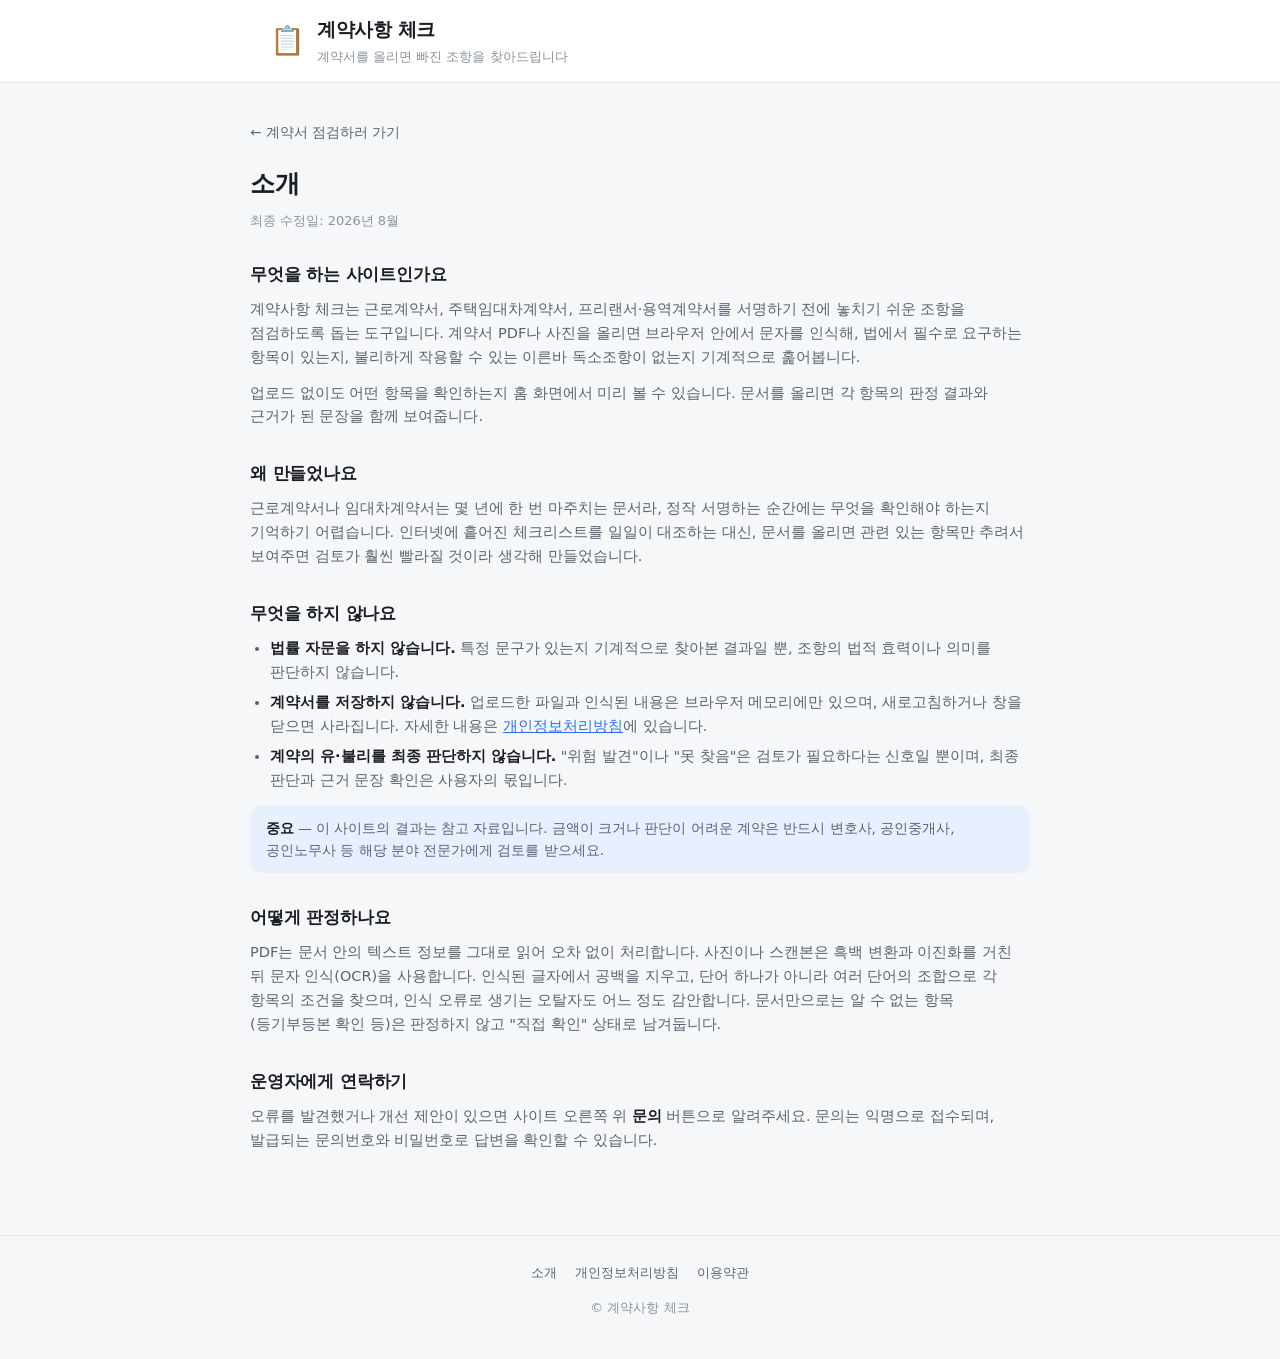
==== about.html @ 7c68838c "SEO 최적화 및 구글 애드센스 심사 준비 - 개인정보처리방침·이용약관·소개 페이지 추가 (애드센스 필수/권장) - 업로드 없이도 전체 점검 항목이 보이는 정적 미리보기 섹션 추가" ====
<!DOCTYPE html>
<html lang="ko">
<head>
  <meta charset="UTF-8">
  <meta name="viewport" content="width=device-width, initial-scale=1.0">
  <title>소개 — 계약사항 체크</title>
  <meta name="description" content="계약사항 체크가 왜 만들어졌는지, 무엇을 하고 무엇을 하지 않는지 설명합니다.">
  <meta name="robots" content="index, follow">
  <link rel="canonical" href="https://contract-check-one.vercel.app/about.html">
  <link rel="icon" href="data:image/svg+xml,<svg xmlns='http://www.w3.org/2000/svg' viewBox='0 0 100 100'><text y='.9em' font-size='90'>📋</text></svg>">
  <link rel="stylesheet" href="css/style.css">
  <script>
    try {
      var t = localStorage.getItem('contract-check:theme');
      if (t !== 'dark' && t !== 'light') t = matchMedia('(prefers-color-scheme: dark)').matches ? 'dark' : 'light';
      document.documentElement.setAttribute('data-theme', t);
    } catch (e) {}
  </script>

  <meta property="og:type" content="website">
  <meta property="og:locale" content="ko_KR">
  <meta property="og:site_name" content="계약사항 체크">
  <meta property="og:title" content="소개 — 계약사항 체크">
  <meta property="og:description" content="계약사항 체크가 왜 만들어졌는지, 무엇을 하고 무엇을 하지 않는지 설명합니다.">
  <meta property="og:url" content="https://contract-check-one.vercel.app/about.html">
  <meta property="og:image" content="https://contract-check-one.vercel.app/og-image.svg">
</head>
<body>
  <a class="skip-link" href="#main">본문으로 건너뛰기</a>

  <header class="site-header">
    <div class="wrap header-inner">
      <a class="brand" href="/" style="text-decoration:none; color:inherit;">
        <span class="brand-mark" aria-hidden="true">📋</span>
        <div>
          <p class="brand-title">계약사항 체크</p>
          <p class="brand-sub">계약서를 올리면 빠진 조항을 찾아드립니다</p>
        </div>
      </a>
    </div>
  </header>

  <main id="main" class="wrap doc-page">
    <a class="back-link" href="/">← 계약서 점검하러 가기</a>
    <h1>소개</h1>
    <p class="doc-updated">최종 수정일: 2026년 8월</p>

    <div class="doc-body">
      <h2>무엇을 하는 사이트인가요</h2>
      <p>
        계약사항 체크는 근로계약서, 주택임대차계약서, 프리랜서·용역계약서를 서명하기 전에
        놓치기 쉬운 조항을 점검하도록 돕는 도구입니다. 계약서 PDF나 사진을 올리면
        브라우저 안에서 문자를 인식해, 법에서 필수로 요구하는 항목이 있는지,
        불리하게 작용할 수 있는 이른바 독소조항이 없는지 기계적으로 훑어봅니다.
      </p>
      <p>
        업로드 없이도 어떤 항목을 확인하는지 홈 화면에서 미리 볼 수 있습니다.
        문서를 올리면 각 항목의 판정 결과와 근거가 된 문장을 함께 보여줍니다.
      </p>

      <h2>왜 만들었나요</h2>
      <p>
        근로계약서나 임대차계약서는 몇 년에 한 번 마주치는 문서라, 정작 서명하는 순간에는
        무엇을 확인해야 하는지 기억하기 어렵습니다. 인터넷에 흩어진 체크리스트를
        일일이 대조하는 대신, 문서를 올리면 관련 있는 항목만 추려서 보여주면
        검토가 훨씬 빨라질 것이라 생각해 만들었습니다.
      </p>

      <h2>무엇을 하지 않나요</h2>
      <ul>
        <li><strong>법률 자문을 하지 않습니다.</strong> 특정 문구가 있는지 기계적으로 찾아본 결과일 뿐, 조항의 법적 효력이나 의미를 판단하지 않습니다.</li>
        <li><strong>계약서를 저장하지 않습니다.</strong> 업로드한 파일과 인식된 내용은 브라우저 메모리에만 있으며, 새로고침하거나 창을 닫으면 사라집니다. 자세한 내용은 <a href="/privacy.html">개인정보처리방침</a>에 있습니다.</li>
        <li><strong>계약의 유·불리를 최종 판단하지 않습니다.</strong> "위험 발견"이나 "못 찾음"은 검토가 필요하다는 신호일 뿐이며, 최종 판단과 근거 문장 확인은 사용자의 몫입니다.</li>
      </ul>

      <div class="doc-note">
        <strong>중요</strong> — 이 사이트의 결과는 참고 자료입니다. 금액이 크거나 판단이 어려운 계약은
        반드시 변호사, 공인중개사, 공인노무사 등 해당 분야 전문가에게 검토를 받으세요.
      </div>

      <h2>어떻게 판정하나요</h2>
      <p>
        PDF는 문서 안의 텍스트 정보를 그대로 읽어 오차 없이 처리합니다. 사진이나 스캔본은
        흑백 변환과 이진화를 거친 뒤 문자 인식(OCR)을 사용합니다. 인식된 글자에서 공백을
        지우고, 단어 하나가 아니라 여러 단어의 조합으로 각 항목의 조건을 찾으며, 인식 오류로
        생기는 오탈자도 어느 정도 감안합니다. 문서만으로는 알 수 없는 항목(등기부등본 확인 등)은
        판정하지 않고 "직접 확인" 상태로 남겨둡니다.
      </p>

      <h2>운영자에게 연락하기</h2>
      <p>
        오류를 발견했거나 개선 제안이 있으면 사이트 오른쪽 위 <strong>문의</strong> 버튼으로
        알려주세요. 문의는 익명으로 접수되며, 발급되는 문의번호와 비밀번호로 답변을 확인할 수 있습니다.
      </p>
    </div>
  </main>

  <footer class="site-footer">
    <div class="wrap">
      <nav class="footer-nav" aria-label="사이트 정보">
        <a href="/about.html">소개</a>
        <a href="/privacy.html">개인정보처리방침</a>
        <a href="/terms.html">이용약관</a>
      </nav>
      <p>© 계약사항 체크</p>
    </div>
  </footer>
</body>
</html>
---- css/style.css ----
/* ===== 기본 토큰 ===== */
:root {
  --bg: #f6f7f9;
  --surface: #ffffff;
  --surface-2: #f0f2f5;
  --border: #e2e5ea;
  --text: #1a1d21;
  --text-soft: #5b6470;
  --text-faint: #8b939e;
  --accent: #2f6fed;
  --accent-soft: #e8efff;

  --must: #c2410c;  --must-bg: #fff1e8;
  --good: #3f6212;  --good-bg: #f0f7e4;
  --risk: #b91c1c;  --risk-bg: #fdeaea;

  --ok: #16794a;      --ok-bg: #e7f5ee;
  --missing: #92400e; --missing-bg: #fdf3e3;
  --danger: #b91c1c;  --danger-bg: #fdeaea;
  --review: #1e5aa8;  --review-bg: #e8f0fb;
  --manual: #5b6470;  --manual-bg: #eef0f3;

  --radius: 12px;
  --shadow: 0 1px 2px rgba(16, 24, 40, .05), 0 6px 20px rgba(16, 24, 40, .05);
}

html[data-theme="dark"] {
  --bg: #14171c;
  --surface: #1c2026;
  --surface-2: #23282f;
  --border: #333a43;
  --text: #e8eaee;
  --text-soft: #a3acb8;
  --text-faint: #78818d;
  --accent: #6fa0ff;
  --accent-soft: #1e2c47;

  --must: #fb923c;  --must-bg: #3a2415;
  --good: #a3c76d;  --good-bg: #23301a;
  --risk: #f87171;  --risk-bg: #3a1d1d;

  --ok: #4ade80;      --ok-bg: #14301f;
  --missing: #fbbf24; --missing-bg: #33280f;
  --danger: #f87171;  --danger-bg: #3a1d1d;
  --review: #7dabff;  --review-bg: #1a2942;
  --manual: #a3acb8;  --manual-bg: #262b33;

  --shadow: 0 1px 2px rgba(0, 0, 0, .3), 0 6px 20px rgba(0, 0, 0, .25);
}

* { box-sizing: border-box; }
html { -webkit-text-size-adjust: 100%; }

body {
  margin: 0;
  background: var(--bg);
  color: var(--text);
  font-family: "Pretendard", -apple-system, BlinkMacSystemFont, "Segoe UI",
               "Malgun Gothic", "맑은 고딕", system-ui, sans-serif;
  line-height: 1.65;
  word-break: keep-all;
}

.wrap { width: 100%; max-width: 780px; margin: 0 auto; padding: 0 20px; }

.skip-link { position: absolute; left: -9999px; }
.skip-link:focus {
  left: 12px; top: 12px; z-index: 100;
  background: var(--surface); padding: 10px 16px;
  border-radius: 8px; border: 1px solid var(--border);
}

/* ===== 헤더 ===== */
.site-header {
  background: var(--surface);
  border-bottom: 1px solid var(--border);
  position: sticky; top: 0; z-index: 20;
}
.header-inner {
  display: flex; align-items: center; justify-content: space-between;
  gap: 16px; padding-top: 14px; padding-bottom: 14px;
}
.brand { display: flex; align-items: center; gap: 12px; }
.brand-mark { font-size: 28px; line-height: 1; }
.brand-title { margin: 0; font-size: 19px; font-weight: 700; letter-spacing: -.02em; }
.brand-sub { margin: 1px 0 0; font-size: 13px; color: var(--text-faint); }

.visually-hidden {
  position: absolute; width: 1px; height: 1px; padding: 0; margin: -1px;
  overflow: hidden; clip: rect(0, 0, 0, 0); white-space: nowrap; border: 0;
}

.header-actions { display: flex; align-items: center; gap: 8px; flex-shrink: 0; }

.icon-btn {
  width: 38px; height: 38px; border-radius: 10px;
  border: 1px solid var(--border); background: var(--surface);
  color: var(--text); font-size: 16px; cursor: pointer; flex-shrink: 0;
}
.icon-btn:hover { background: var(--surface-2); }

.ghost-btn {
  height: 38px; padding: 0 13px; border-radius: 10px;
  border: 1px solid var(--border); background: var(--surface);
  color: var(--text-soft); font-size: 13.5px; font-family: inherit;
  cursor: pointer; white-space: nowrap;
}
.ghost-btn:hover { background: var(--surface-2); color: var(--text); }

/* ===== 문의함 ===== */
.fb-dialog {
  width: min(520px, calc(100vw - 32px));
  padding: 22px; border: 1px solid var(--border); border-radius: 14px;
  background: var(--surface); color: var(--text);
  box-shadow: 0 20px 60px rgba(0, 0, 0, .25);
}
.fb-dialog::backdrop { background: rgba(10, 12, 16, .5); }

.fb-head {
  display: flex; align-items: center; justify-content: space-between;
  gap: 12px; margin-bottom: 14px;
}
.fb-head h2 { margin: 0; font-size: 18px; letter-spacing: -.02em; }

.fb-anon {
  margin: 0 0 14px; padding: 11px 14px;
  background: var(--surface-2); border-radius: 10px;
  font-size: 12.5px; color: var(--text-soft); line-height: 1.6;
}
.fb-anon strong { color: var(--text); }

.fb-offline {
  margin: 0 0 14px; padding: 11px 14px;
  background: var(--missing-bg); color: var(--missing);
  border-radius: 10px; font-size: 12.5px; line-height: 1.6;
}
.fb-offline code {
  background: rgba(0, 0, 0, .08); padding: 1px 5px; border-radius: 4px; font-size: 12px;
}

.fb-tabs {
  display: flex; gap: 6px; margin-bottom: 16px;
  padding: 4px; background: var(--surface-2); border-radius: 10px;
}
.fb-tab {
  flex: 1; padding: 8px 10px; border: none; border-radius: 7px;
  background: transparent; color: var(--text-soft);
  font-size: 13.5px; font-family: inherit; font-weight: 500; cursor: pointer;
}
.fb-tab[aria-selected="true"] {
  background: var(--surface); color: var(--text); font-weight: 600;
  box-shadow: 0 1px 3px rgba(0, 0, 0, .08);
}

.fb-label {
  display: block; margin: 14px 0 6px;
  font-size: 13px; font-weight: 600; color: var(--text-soft);
}
.fb-panel > .fb-label:first-child { margin-top: 0; }

.fb-input {
  width: 100%; padding: 10px 12px;
  border: 1px solid var(--border); border-radius: 9px;
  background: var(--bg); color: var(--text);
  font-size: 14px; font-family: inherit;
}
.fb-input:focus { outline: 2px solid var(--accent); outline-offset: -1px; border-color: var(--accent); }
.fb-input:disabled { opacity: .55; cursor: not-allowed; }

.fb-textarea { resize: vertical; min-height: 110px; line-height: 1.6; }
.fb-code-input { font-size: 17px; letter-spacing: .16em; text-transform: uppercase; font-weight: 600; }
.fb-count { margin: 5px 0 0; font-size: 11.5px; color: var(--text-faint); text-align: right; }

.fb-error {
  margin-top: 12px; padding: 10px 13px;
  background: var(--danger-bg); color: var(--danger);
  border-radius: 9px; font-size: 13px;
}

.fb-action { width: 100%; margin-top: 16px; padding: 11px; }
.fb-action:disabled { opacity: .55; cursor: not-allowed; }

.fb-note { margin: 14px 0 0; font-size: 12.5px; color: var(--text-faint); line-height: 1.6; }

.fb-result-title { margin: 0 0 14px; font-size: 16px; font-weight: 700; }

.fb-ticket {
  display: flex; align-items: center; justify-content: space-between; gap: 12px;
  padding: 16px 18px; background: var(--accent-soft); border-radius: 11px;
}
.fb-ticket strong {
  font-size: 25px; letter-spacing: .16em; font-weight: 700;
  color: var(--accent); font-variant-numeric: tabular-nums;
}

.fb-view-head { display: flex; align-items: center; gap: 10px; flex-wrap: wrap; margin-bottom: 12px; }
.fb-view-meta { font-size: 12.5px; color: var(--text-faint); }

.fb-status { padding: 3px 10px; border-radius: 999px; font-size: 12px; font-weight: 700; }
.fb-status-received  { background: var(--manual-bg);  color: var(--manual); }
.fb-status-reviewing { background: var(--review-bg);  color: var(--review); }
.fb-status-done      { background: var(--ok-bg);      color: var(--ok); }
.fb-status-rejected  { background: var(--missing-bg); color: var(--missing); }

.fb-view-body {
  margin: 0; padding: 13px 15px;
  background: var(--surface-2); border-radius: 10px;
  font-size: 13.5px; line-height: 1.7; white-space: pre-wrap;
}

.fb-reply {
  margin-top: 12px; padding: 13px 15px;
  background: var(--ok-bg); border-radius: 10px;
}
.fb-reply-label {
  display: block; margin-bottom: 5px;
  font-size: 12px; font-weight: 700; color: var(--ok);
}
.fb-reply-text { margin: 0; font-size: 13.5px; line-height: 1.7; white-space: pre-wrap; }

.fb-panel .btn { width: 100%; margin-top: 16px; }
.fb-ticket .btn { width: auto; margin-top: 0; flex-shrink: 0; }

/* ===== 공통 박스 ===== */
.disclaimer {
  margin: 20px 0 0; padding: 12px 16px;
  background: var(--accent-soft); border-radius: var(--radius);
  font-size: 13.5px; color: var(--text-soft);
}
.disclaimer strong { color: var(--text); }

.warn-box, .suggest-box, .error-box {
  margin: 16px 0 0; padding: 12px 16px;
  border-radius: var(--radius); font-size: 13.5px;
}
.warn-box { background: var(--missing-bg); color: var(--missing); }
.suggest-box { background: var(--review-bg); color: var(--review); }
.error-box { background: var(--danger-bg); color: var(--danger); }

/* ===== 업로드 ===== */
.upload-card {
  margin-top: 20px; padding: 22px;
  background: var(--surface); border: 1px solid var(--border);
  border-radius: var(--radius); box-shadow: var(--shadow);
}

.dropzone {
  padding: 40px 20px; text-align: center; cursor: pointer;
  border: 2px dashed var(--border); border-radius: var(--radius);
  background: var(--surface-2); transition: border-color .15s, background .15s;
}
.dropzone:hover, .dropzone:focus-visible, .dropzone.is-over {
  border-color: var(--accent); background: var(--accent-soft); outline: none;
}
.dz-icon { font-size: 40px; line-height: 1; }
.dz-title { margin: 12px 0 4px; font-size: 16.5px; font-weight: 700; letter-spacing: -.01em; }
.dz-sub { margin: 0; font-size: 13.5px; color: var(--text-soft); }
.dz-formats { margin: 10px 0 0; font-size: 12px; color: var(--text-faint); letter-spacing: .02em; }

.upload-actions { display: flex; gap: 8px; margin-top: 16px; }
.upload-actions .btn { flex: 1; }

.privacy-note {
  margin: 16px 0 0; padding-top: 14px; border-top: 1px solid var(--border);
  font-size: 13px; color: var(--text-soft);
}

/* ===== 유형 선택 ===== */
.type-picker { margin-top: 24px; }
.picker-label { margin: 0 0 10px; font-size: 14px; font-weight: 600; }
.picker-hint { font-weight: 400; color: var(--text-faint); }

.result-tabs { margin: 20px 0 0; }

.type-tabs-inner {
  display: flex; gap: 8px; flex-wrap: wrap;
}

.type-tab {
  display: inline-flex; align-items: center; gap: 7px;
  padding: 8px 14px; border: 1px solid var(--border); border-radius: 999px;
  background: var(--surface); color: var(--text-soft);
  font-size: 14px; font-family: inherit; font-weight: 500;
  white-space: nowrap; cursor: pointer;
  transition: background .15s, color .15s, border-color .15s;
}
.type-tab:hover { background: var(--surface-2); }
.type-tab[aria-selected="true"] {
  background: var(--accent); border-color: var(--accent); color: #fff; font-weight: 600;
}

/* ===== 업로드 전 미리보기 ===== */
.preview-block { margin-top: 30px; }
.preview-head h2 {
  margin: 0; font-size: 17px; font-weight: 700; letter-spacing: -.01em;
}
.preview-count { font-weight: 500; color: var(--text-faint); font-size: 13px; }
.preview-sub { margin: 6px 0 0; font-size: 13.5px; color: var(--text-soft); }
.preview-block .checklist { margin-top: 16px; }
.preview-block .item { border-left: 3px solid var(--border); }

/* ===== 설명 아코디언 ===== */
.how-it-works {
  margin-top: 24px; padding: 14px 18px;
  background: var(--surface); border: 1px solid var(--border); border-radius: var(--radius);
  font-size: 13.5px; color: var(--text-soft);
}
.how-it-works summary { cursor: pointer; font-weight: 600; color: var(--text); font-size: 14px; }
.how-it-works ol { margin: 12px 0 0; padding-left: 20px; }
.how-it-works li { margin-bottom: 7px; }
.how-it-works strong { color: var(--text); }

/* ===== 진행 ===== */
.progress-card {
  margin-top: 40px; padding: 34px 24px; text-align: center;
  background: var(--surface); border: 1px solid var(--border);
  border-radius: var(--radius); box-shadow: var(--shadow);
}
.spinner {
  width: 34px; height: 34px; margin: 0 auto 16px;
  border: 3px solid var(--border); border-top-color: var(--accent);
  border-radius: 50%; animation: spin .8s linear infinite;
}
@keyframes spin { to { transform: rotate(360deg); } }

.progress-message { margin: 0 0 16px; font-size: 15px; font-weight: 600; }

.progress {
  height: 8px; background: var(--surface-2);
  border-radius: 999px; overflow: hidden;
}
.progress-fill {
  height: 100%; width: 0; background: var(--accent);
  border-radius: 999px; transition: width .3s ease;
}
.progress-fill.indeterminate {
  width: 35%; animation: slide 1.2s ease-in-out infinite;
}
@keyframes slide {
  0% { margin-left: 0; } 50% { margin-left: 65%; } 100% { margin-left: 0; }
}

.progress-hint { margin: 14px 0 18px; font-size: 13px; color: var(--text-faint); }

/* ===== 결과 요약 ===== */
.result-head {
  display: flex; align-items: flex-start; justify-content: space-between;
  gap: 16px; margin-top: 24px;
}
.result-head h2 { margin: 0; font-size: 21px; letter-spacing: -.02em; }
.result-meta { margin: 5px 0 0; font-size: 13px; color: var(--text-faint); }

.score-grid {
  display: grid; grid-template-columns: repeat(4, 1fr);
  gap: 8px; margin-top: 20px;
}
.score-cell {
  padding: 14px 10px; text-align: center;
  border-radius: var(--radius); border: 1px solid var(--border);
  background: var(--surface);
}
.score-value {
  display: block; font-size: 24px; font-weight: 700;
  font-variant-numeric: tabular-nums; letter-spacing: -.02em; line-height: 1.2;
}
.score-caption { font-size: 12px; color: var(--text-faint); }

.st-danger-cell  { background: var(--danger-bg); }
.st-danger-cell  .score-value { color: var(--danger); }
.st-missing-cell { background: var(--missing-bg); }
.st-missing-cell .score-value { color: var(--missing); }
.st-review-cell  { background: var(--review-bg); }
.st-review-cell  .score-value { color: var(--review); }
.st-ok-cell      { background: var(--ok-bg); }
.st-ok-cell      .score-value { color: var(--ok); }

.result-summary { margin: 16px 0 0; font-size: 14px; color: var(--text-soft); }
.result-summary strong { color: var(--danger); }

/* ===== 툴바 ===== */
.toolbar {
  display: flex; align-items: center; justify-content: space-between;
  flex-wrap: wrap; gap: 12px;
  margin-top: 20px; padding-top: 16px; border-top: 1px solid var(--border);
}
.switch {
  display: inline-flex; align-items: center; gap: 8px;
  font-size: 14px; color: var(--text-soft); cursor: pointer; user-select: none;
}
.switch input { width: 16px; height: 16px; accent-color: var(--accent); cursor: pointer; }
.toolbar-actions { display: flex; gap: 8px; }

.btn {
  padding: 9px 16px; border-radius: 9px;
  border: 1px solid var(--border); background: var(--surface);
  color: var(--text-soft); font-size: 14px; font-family: inherit; cursor: pointer;
  transition: background .15s, color .15s;
}
.btn:hover { background: var(--surface-2); color: var(--text); }
.btn-primary {
  background: var(--accent); border-color: var(--accent);
  color: #fff; font-weight: 600;
}
.btn-primary:hover { background: var(--accent); color: #fff; opacity: .9; }

/* ===== 체크리스트 ===== */
.checklist { margin: 22px 0 0; }
.section { margin-bottom: 28px; }
.section-title {
  margin: 0 0 12px; font-size: 15px; font-weight: 700;
  color: var(--text-soft); letter-spacing: -.01em;
}

.item-list { list-style: none; margin: 0; padding: 0; display: flex; flex-direction: column; gap: 10px; }

.item {
  padding: 15px 17px;
  background: var(--surface); border: 1px solid var(--border);
  border-left: 3px solid var(--border); border-radius: var(--radius);
}
.item-danger  { border-left-color: var(--danger); }
.item-missing { border-left-color: var(--missing); }
.item-review  { border-left-color: var(--review); }
.item-manual  { border-left-color: var(--manual); }
.item-ok      { border-left-color: var(--ok); }

.item-head { display: flex; align-items: baseline; flex-wrap: wrap; gap: 8px; }
.item-title { font-size: 15px; font-weight: 600; letter-spacing: -.01em; }

.status-badge {
  flex-shrink: 0; padding: 2px 9px; border-radius: 6px;
  font-size: 11.5px; font-weight: 700; line-height: 1.6;
}
.st-ok      { background: var(--ok-bg);      color: var(--ok); }
.st-missing { background: var(--missing-bg); color: var(--missing); }
.st-danger  { background: var(--danger-bg);  color: var(--danger); }
.st-review  { background: var(--review-bg);  color: var(--review); }
.st-manual  { background: var(--manual-bg);  color: var(--manual); }

.badge {
  flex-shrink: 0; padding: 2px 8px; border-radius: 999px;
  font-size: 11px; font-weight: 700; line-height: 1.6;
}
.level-must { background: var(--must-bg); color: var(--must); }
.level-good { background: var(--good-bg); color: var(--good); }
.level-risk { background: var(--risk-bg); color: var(--risk); }

.item-desc { margin: 7px 0 0; font-size: 13.5px; color: var(--text-soft); }
.item-note { margin: 8px 0 0; font-size: 13px; color: var(--text-faint); font-style: italic; }

.evidence {
  margin: 11px 0 0; padding: 10px 13px;
  background: var(--surface-2); border-radius: 9px;
}
.evidence-label {
  display: block; font-size: 11.5px; font-weight: 700;
  color: var(--text-faint); margin-bottom: 4px;
}
.evidence-text { margin: 0; font-size: 13px; color: var(--text-soft); line-height: 1.6; }
.evidence-text mark {
  background: var(--accent-soft); color: var(--text);
  padding: 1px 3px; border-radius: 3px; font-weight: 600;
}

.override {
  display: inline-flex; align-items: center; gap: 7px;
  margin-top: 12px; font-size: 13px; color: var(--text-faint);
  cursor: pointer; user-select: none;
}
.override input { width: 15px; height: 15px; accent-color: var(--ok); cursor: pointer; }

.empty-state { text-align: center; padding: 36px 20px; color: var(--text-faint); font-size: 15px; }

/* ===== 원문 ===== */
.raw-text {
  margin-top: 26px; padding: 14px 18px;
  background: var(--surface); border: 1px solid var(--border); border-radius: var(--radius);
}
.raw-text summary { cursor: pointer; font-weight: 600; font-size: 14px; }
.raw-count { font-weight: 400; color: var(--text-faint); font-size: 12.5px; }
.raw-hint { margin: 12px 0 0; font-size: 13px; color: var(--text-faint); }
.raw-text pre {
  margin: 10px 0 0; padding: 12px; max-height: 380px; overflow: auto;
  background: var(--surface-2); border-radius: 8px;
  font-size: 12.5px; line-height: 1.7; white-space: pre-wrap; word-break: break-all;
}

/* ===== 푸터 ===== */
.site-footer {
  margin-top: 50px; padding: 26px 0 40px; border-top: 1px solid var(--border);
  font-size: 13px; color: var(--text-faint); text-align: center;
}
.site-footer p { margin: 0; }
.footer-sub { margin-top: 4px; font-size: 12.5px; }

.footer-nav {
  display: flex; justify-content: center; gap: 18px;
  margin-bottom: 14px; flex-wrap: wrap;
}
.footer-nav a {
  color: var(--text-soft); font-size: 13px; text-decoration: none;
}
.footer-nav a:hover { color: var(--accent); text-decoration: underline; }

/* ===== 소개·약관·개인정보 문서 페이지 ===== */
.doc-page { padding: 36px 0 20px; }
.doc-page h1 { margin: 0 0 6px; font-size: 25px; letter-spacing: -.02em; }
.doc-updated { margin: 0 0 28px; font-size: 13px; color: var(--text-faint); }

.doc-body h2 {
  margin: 30px 0 10px; font-size: 17px; font-weight: 700; letter-spacing: -.01em;
}
.doc-body h2:first-child { margin-top: 0; }
.doc-body p { margin: 0 0 12px; font-size: 14.5px; color: var(--text-soft); }
.doc-body ul { margin: 0 0 12px; padding-left: 20px; }
.doc-body li { margin-bottom: 6px; font-size: 14.5px; color: var(--text-soft); }
.doc-body strong { color: var(--text); }
.doc-body a { color: var(--accent); }

.doc-note {
  margin: 0 0 24px; padding: 12px 16px;
  background: var(--accent-soft); border-radius: var(--radius);
  font-size: 13.5px; color: var(--text-soft);
}
.doc-note strong { color: var(--text); }

.back-link {
  display: inline-flex; align-items: center; gap: 6px;
  margin-bottom: 20px; font-size: 13.5px; color: var(--text-soft); text-decoration: none;
}
.back-link:hover { color: var(--accent); }

/* ===== 모바일 ===== */
@media (max-width: 560px) {
  .wrap { padding: 0 14px; }
  .upload-card { padding: 16px; }
  .dropzone { padding: 30px 14px; }
  .score-grid { grid-template-columns: repeat(2, 1fr); }
  .result-head { flex-direction: column; }
  .result-head .btn { width: 100%; }
  .toolbar { flex-direction: column; align-items: stretch; }
  .toolbar-actions .btn { width: 100%; }
  .brand-sub { display: none; }
  .upload-actions { flex-direction: column; }
  .fb-dialog { width: calc(100vw - 20px); padding: 18px 16px; }
  .fb-ticket { flex-direction: column; gap: 10px; }
  .fb-ticket .btn { width: 100%; }
}

/* ===== 인쇄 ===== */
@media print {
  :root {
    --bg: #fff; --surface: #fff; --surface-2: #f7f7f7;
    --border: #ccc; --text: #000; --text-soft: #333;
  }
  .site-header, .toolbar, .site-footer, .skip-link,
  .result-tabs, .raw-text, .restart, #restartBtn, .fb-dialog { display: none !important; }
  .item, .score-cell { box-shadow: none; break-inside: avoid; }
  body { font-size: 12px; }
  .item-desc { font-size: 11px; }
}
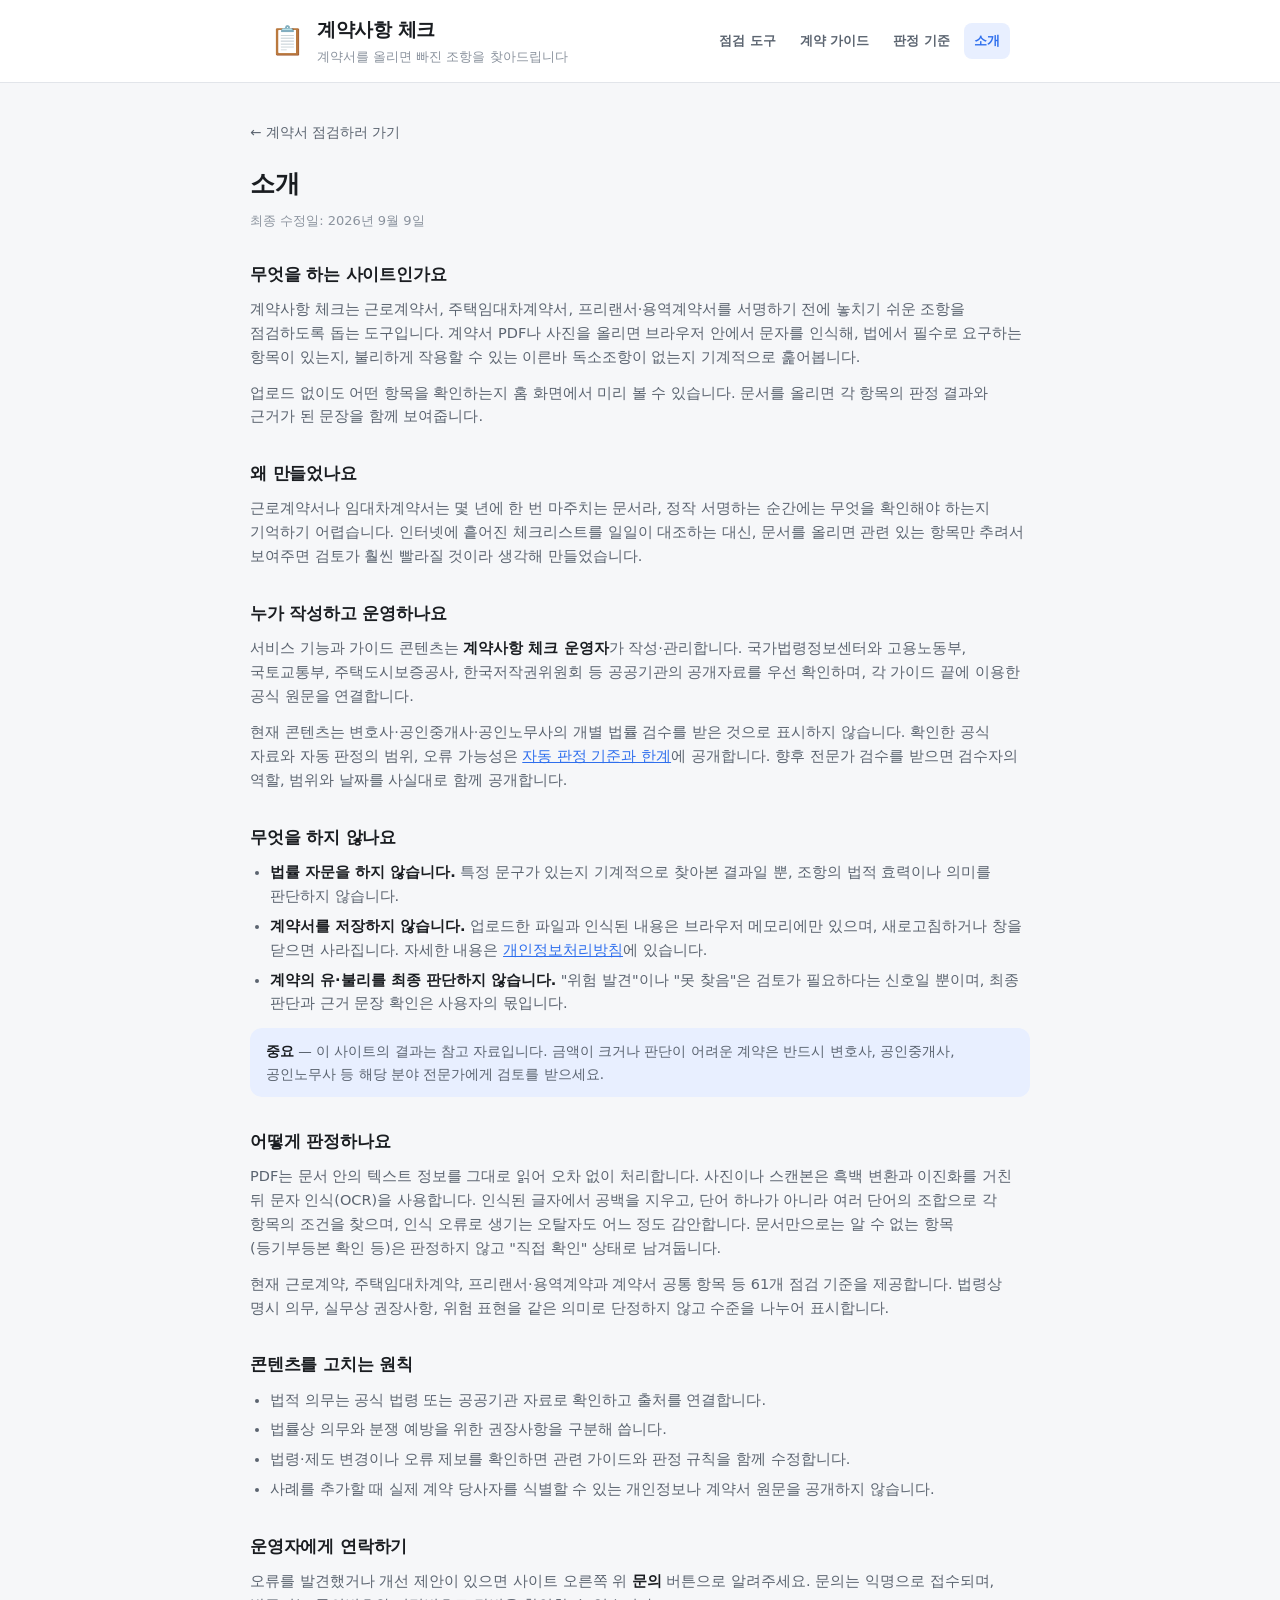
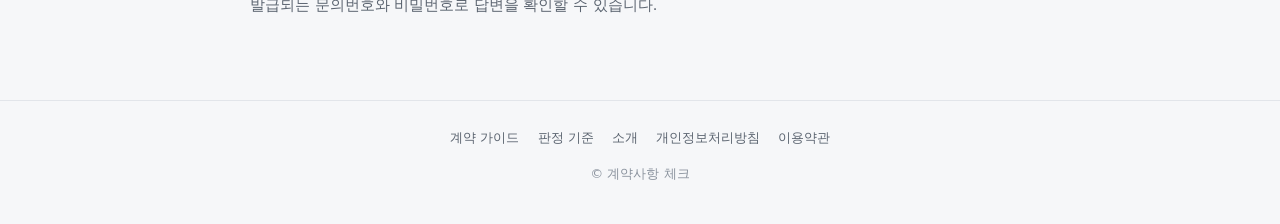
==== commit ed3085b3: "Expand contract guides and AdSense content quality" ====
--- a/about.html
+++ b/about.html
@@ -6,6 +6,7 @@
   <title>소개 — 계약사항 체크</title>
   <meta name="description" content="계약사항 체크가 왜 만들어졌는지, 무엇을 하고 무엇을 하지 않는지 설명합니다.">
   <meta name="robots" content="index, follow">
+  <meta name="google-adsense-account" content="ca-pub-8650152036785492">
   <link rel="canonical" href="https://contract-check-one.vercel.app/about.html">
   <link rel="icon" href="data:image/svg+xml,<svg xmlns='http://www.w3.org/2000/svg' viewBox='0 0 100 100'><text y='.9em' font-size='90'>📋</text></svg>">
   <link rel="stylesheet" href="css/style.css">
@@ -37,13 +38,17 @@
           <p class="brand-sub">계약서를 올리면 빠진 조항을 찾아드립니다</p>
         </div>
       </a>
+      <nav class="site-nav" aria-label="주요 메뉴">
+        <a href="/">점검 도구</a><a href="/#guides">계약 가이드</a>
+        <a href="/guides/methodology.html">판정 기준</a><a href="/about.html" aria-current="page">소개</a>
+      </nav>
     </div>
   </header>
 
   <main id="main" class="wrap doc-page">
     <a class="back-link" href="/">← 계약서 점검하러 가기</a>
     <h1>소개</h1>
-    <p class="doc-updated">최종 수정일: 2026년 8월</p>
+    <p class="doc-updated">최종 수정일: 2026년 9월 9일</p>
 
     <div class="doc-body">
       <h2>무엇을 하는 사이트인가요</h2>
@@ -66,6 +71,18 @@
         검토가 훨씬 빨라질 것이라 생각해 만들었습니다.
       </p>
 
+      <h2>누가 작성하고 운영하나요</h2>
+      <p>
+        서비스 기능과 가이드 콘텐츠는 <strong>계약사항 체크 운영자</strong>가 작성·관리합니다.
+        국가법령정보센터와 고용노동부, 국토교통부, 주택도시보증공사, 한국저작권위원회 등
+        공공기관의 공개자료를 우선 확인하며, 각 가이드 끝에 이용한 공식 원문을 연결합니다.
+      </p>
+      <p>
+        현재 콘텐츠는 변호사·공인중개사·공인노무사의 개별 법률 검수를 받은 것으로 표시하지 않습니다.
+        확인한 공식 자료와 자동 판정의 범위, 오류 가능성은 <a href="/guides/methodology.html">자동 판정 기준과 한계</a>에 공개합니다.
+        향후 전문가 검수를 받으면 검수자의 역할, 범위와 날짜를 사실대로 함께 공개합니다.
+      </p>
+
       <h2>무엇을 하지 않나요</h2>
       <ul>
         <li><strong>법률 자문을 하지 않습니다.</strong> 특정 문구가 있는지 기계적으로 찾아본 결과일 뿐, 조항의 법적 효력이나 의미를 판단하지 않습니다.</li>
@@ -86,6 +103,18 @@
         생기는 오탈자도 어느 정도 감안합니다. 문서만으로는 알 수 없는 항목(등기부등본 확인 등)은
         판정하지 않고 "직접 확인" 상태로 남겨둡니다.
       </p>
+      <p>
+        현재 근로계약, 주택임대차계약, 프리랜서·용역계약과 계약서 공통 항목 등 61개 점검 기준을 제공합니다.
+        법령상 명시 의무, 실무상 권장사항, 위험 표현을 같은 의미로 단정하지 않고 수준을 나누어 표시합니다.
+      </p>
+
+      <h2>콘텐츠를 고치는 원칙</h2>
+      <ul>
+        <li>법적 의무는 공식 법령 또는 공공기관 자료로 확인하고 출처를 연결합니다.</li>
+        <li>법률상 의무와 분쟁 예방을 위한 권장사항을 구분해 씁니다.</li>
+        <li>법령·제도 변경이나 오류 제보를 확인하면 관련 가이드와 판정 규칙을 함께 수정합니다.</li>
+        <li>사례를 추가할 때 실제 계약 당사자를 식별할 수 있는 개인정보나 계약서 원문을 공개하지 않습니다.</li>
+      </ul>
 
       <h2>운영자에게 연락하기</h2>
       <p>
@@ -98,6 +127,8 @@
   <footer class="site-footer">
     <div class="wrap">
       <nav class="footer-nav" aria-label="사이트 정보">
+        <a href="/#guides">계약 가이드</a>
+        <a href="/guides/methodology.html">판정 기준</a>
         <a href="/about.html">소개</a>
         <a href="/privacy.html">개인정보처리방침</a>
         <a href="/terms.html">이용약관</a>
--- a/css/style.css
+++ b/css/style.css
@@ -85,6 +85,19 @@
 .brand-title { margin: 0; font-size: 19px; font-weight: 700; letter-spacing: -.02em; }
 .brand-sub { margin: 1px 0 0; font-size: 13px; color: var(--text-faint); }
 
+.site-nav {
+  display: flex; align-items: center; justify-content: center; gap: 4px;
+  margin-left: auto;
+}
+.site-nav a {
+  padding: 7px 10px; border-radius: 8px;
+  color: var(--text-soft); font-size: 13px; font-weight: 600;
+  text-decoration: none; white-space: nowrap;
+}
+.site-nav a:hover, .site-nav a[aria-current="page"] {
+  background: var(--accent-soft); color: var(--accent);
+}
+
 .visually-hidden {
   position: absolute; width: 1px; height: 1px; padding: 0; margin: -1px;
   overflow: hidden; clip: rect(0, 0, 0, 0); white-space: nowrap; border: 0;
@@ -296,6 +309,9 @@
 }
 .preview-count { font-weight: 500; color: var(--text-faint); font-size: 13px; }
 .preview-sub { margin: 6px 0 0; font-size: 13.5px; color: var(--text-soft); }
+.preview-source { margin: 7px 0 0; font-size: 12.5px; color: var(--text-faint); }
+.preview-source a { color: var(--accent); text-decoration: none; }
+.preview-source a:hover { text-decoration: underline; }
 .preview-block .checklist { margin-top: 16px; }
 .preview-block .item { border-left: 3px solid var(--border); }
 
@@ -309,6 +325,49 @@
 .how-it-works ol { margin: 12px 0 0; padding-left: 20px; }
 .how-it-works li { margin-bottom: 7px; }
 .how-it-works strong { color: var(--text); }
+
+/* ===== 홈 콘텐츠 허브 ===== */
+.tool-intro { margin-top: 24px; }
+.tool-intro h1 {
+  margin: 0; font-size: clamp(23px, 4vw, 30px); line-height: 1.35;
+  letter-spacing: -.035em;
+}
+.tool-intro p {
+  margin: 9px 0 0; max-width: 680px;
+  color: var(--text-soft); font-size: 15px;
+}
+
+.resource-hub { margin-top: 36px; padding-top: 30px; border-top: 1px solid var(--border); }
+.resource-hub > h2 { margin: 0; font-size: 21px; letter-spacing: -.02em; }
+.resource-lede { margin: 7px 0 0; color: var(--text-soft); font-size: 14.5px; }
+.guide-grid {
+  display: grid; grid-template-columns: repeat(2, minmax(0, 1fr));
+  gap: 12px; margin-top: 18px;
+}
+.guide-card {
+  display: block; padding: 18px;
+  background: var(--surface); border: 1px solid var(--border);
+  border-radius: var(--radius); color: inherit; text-decoration: none;
+  box-shadow: 0 1px 2px rgba(16, 24, 40, .03);
+  transition: transform .15s, border-color .15s, box-shadow .15s;
+}
+.guide-card:hover {
+  transform: translateY(-2px); border-color: var(--accent);
+  box-shadow: var(--shadow);
+}
+.guide-card strong { display: block; font-size: 15.5px; }
+.guide-card span { display: block; margin-top: 6px; color: var(--text-soft); font-size: 13.5px; }
+.guide-card .guide-link { margin-top: 11px; color: var(--accent); font-size: 13px; font-weight: 700; }
+
+.trust-strip {
+  display: grid; grid-template-columns: repeat(3, 1fr); gap: 10px;
+  margin-top: 20px;
+}
+.trust-item {
+  padding: 13px 14px; background: var(--surface-2); border-radius: 10px;
+  font-size: 12.5px; color: var(--text-soft);
+}
+.trust-item strong { display: block; margin-bottom: 3px; color: var(--text); font-size: 13px; }
 
 /* ===== 진행 ===== */
 .progress-card {
@@ -529,6 +588,93 @@
   margin-bottom: 20px; font-size: 13.5px; color: var(--text-soft); text-decoration: none;
 }
 .back-link:hover { color: var(--accent); }
+
+/* ===== 계약 가이드·편집 원칙 ===== */
+.article-page { max-width: 820px; }
+.article-kicker {
+  margin: 0 0 8px; color: var(--accent); font-size: 13px;
+  font-weight: 700; letter-spacing: .02em;
+}
+.article-page h1 { max-width: 760px; font-size: clamp(25px, 5vw, 34px); line-height: 1.35; }
+.article-lede {
+  margin: 14px 0 0; max-width: 740px;
+  font-size: 16px; line-height: 1.75; color: var(--text-soft);
+}
+.byline {
+  display: flex; align-items: center; flex-wrap: wrap; gap: 7px 12px;
+  margin: 18px 0 28px; padding: 12px 14px;
+  background: var(--surface-2); border-radius: 10px;
+  color: var(--text-soft); font-size: 12.5px;
+}
+.byline strong { color: var(--text); }
+
+.article-page .doc-body h2 { margin-top: 38px; font-size: 20px; }
+.article-page .doc-body h3 { margin: 24px 0 8px; font-size: 16px; }
+.article-page .doc-body p,
+.article-page .doc-body li { font-size: 15px; line-height: 1.78; }
+.article-page .doc-body ol { margin: 0 0 14px; padding-left: 22px; }
+
+.fact-grid {
+  display: grid; grid-template-columns: repeat(2, minmax(0, 1fr));
+  gap: 10px; margin: 16px 0 22px;
+}
+.fact-card {
+  padding: 16px; background: var(--surface);
+  border: 1px solid var(--border); border-radius: 10px;
+}
+.fact-card strong { display: block; margin-bottom: 5px; font-size: 14.5px; }
+.fact-card p { margin: 0 !important; font-size: 13.5px !important; }
+
+.clause-example {
+  margin: 14px 0; padding: 15px 17px;
+  background: var(--surface); border: 1px solid var(--border);
+  border-left: 4px solid var(--accent); border-radius: 10px;
+}
+.clause-example.risk { border-left-color: var(--danger); }
+.clause-example .example-label {
+  display: block; margin-bottom: 6px; font-size: 12px; font-weight: 800;
+  color: var(--accent);
+}
+.clause-example.risk .example-label { color: var(--danger); }
+.clause-example p { margin: 0 !important; color: var(--text) !important; }
+
+.article-callout {
+  margin: 22px 0; padding: 16px 18px;
+  background: var(--accent-soft); border-radius: var(--radius);
+}
+.article-callout strong { display: block; margin-bottom: 5px; }
+.article-callout p { margin: 0 !important; font-size: 14px !important; }
+
+.source-list {
+  margin-top: 14px !important; padding: 16px 18px 10px 36px !important;
+  background: var(--surface); border: 1px solid var(--border);
+  border-radius: var(--radius);
+}
+.source-list li { margin-bottom: 8px; font-size: 14px !important; }
+.source-list a { font-weight: 600; }
+.source-note { color: var(--text-faint) !important; font-size: 13px !important; }
+
+.related-guides {
+  display: flex; flex-wrap: wrap; gap: 8px; margin-top: 16px;
+}
+.related-guides a {
+  padding: 8px 11px; background: var(--surface); border: 1px solid var(--border);
+  border-radius: 8px; text-decoration: none; font-size: 13px; font-weight: 600;
+}
+.related-guides a:hover { border-color: var(--accent); }
+
+.editorial-box {
+  margin: 20px 0; padding: 18px;
+  background: var(--surface); border: 1px solid var(--border); border-radius: var(--radius);
+}
+.editorial-box h3 { margin-top: 0 !important; }
+
+.content-table { width: 100%; margin: 14px 0 20px; border-collapse: collapse; font-size: 14px; }
+.content-table th, .content-table td {
+  padding: 11px 12px; border: 1px solid var(--border); text-align: left; vertical-align: top;
+}
+.content-table th { background: var(--surface-2); color: var(--text); }
+.content-table td { background: var(--surface); color: var(--text-soft); }
 
 /* ===== 모바일 ===== */
 @media (max-width: 560px) {
@@ -541,10 +687,20 @@
   .toolbar { flex-direction: column; align-items: stretch; }
   .toolbar-actions .btn { width: 100%; }
   .brand-sub { display: none; }
+  .header-inner { flex-wrap: wrap; gap: 8px; }
+  .site-nav {
+    order: 3; width: 100%; justify-content: flex-start;
+    overflow-x: auto; padding-top: 2px;
+  }
+  .site-nav a { padding: 6px 9px; }
   .upload-actions { flex-direction: column; }
   .fb-dialog { width: calc(100vw - 20px); padding: 18px 16px; }
   .fb-ticket { flex-direction: column; gap: 10px; }
   .fb-ticket .btn { width: 100%; }
+  .guide-grid, .fact-grid { grid-template-columns: 1fr; }
+  .trust-strip { grid-template-columns: 1fr; }
+  .article-page .doc-body h2 { margin-top: 32px; }
+  .content-table { display: block; overflow-x: auto; }
 }
 
 /* ===== 인쇄 ===== */
